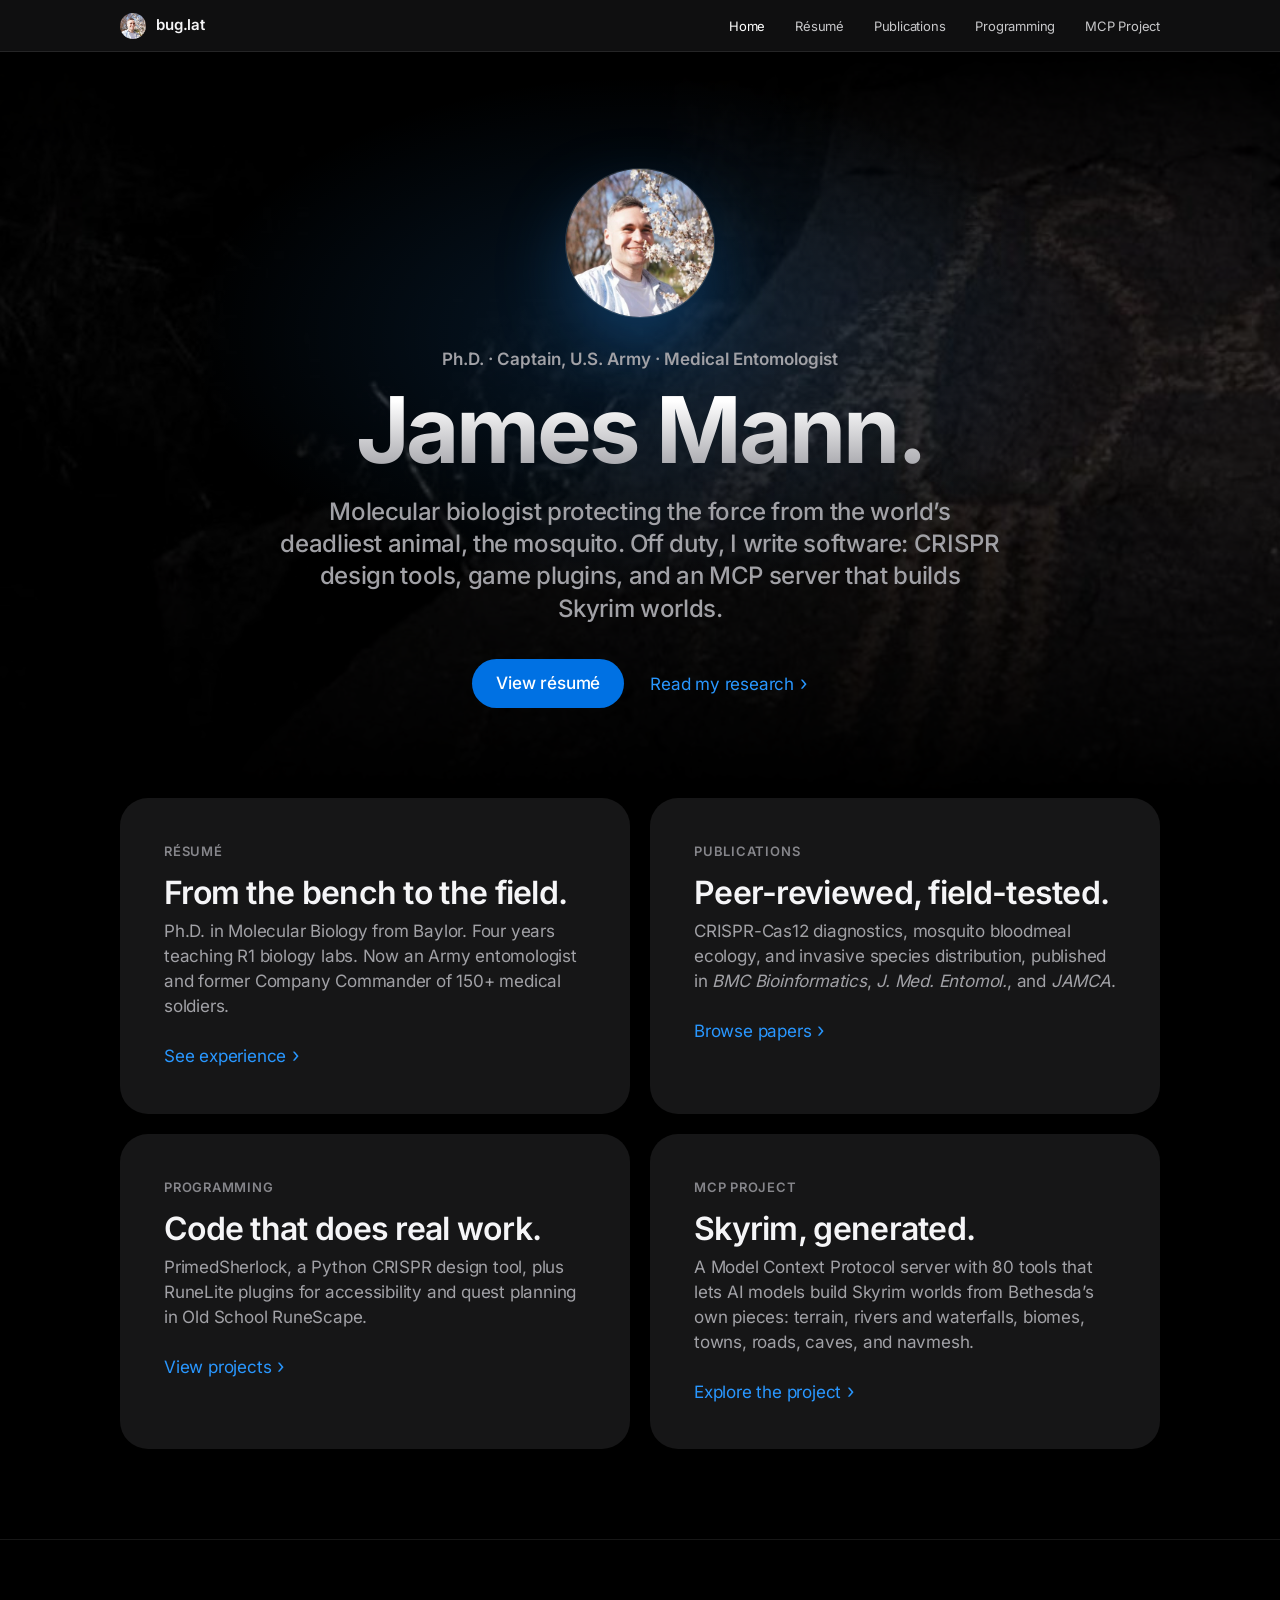
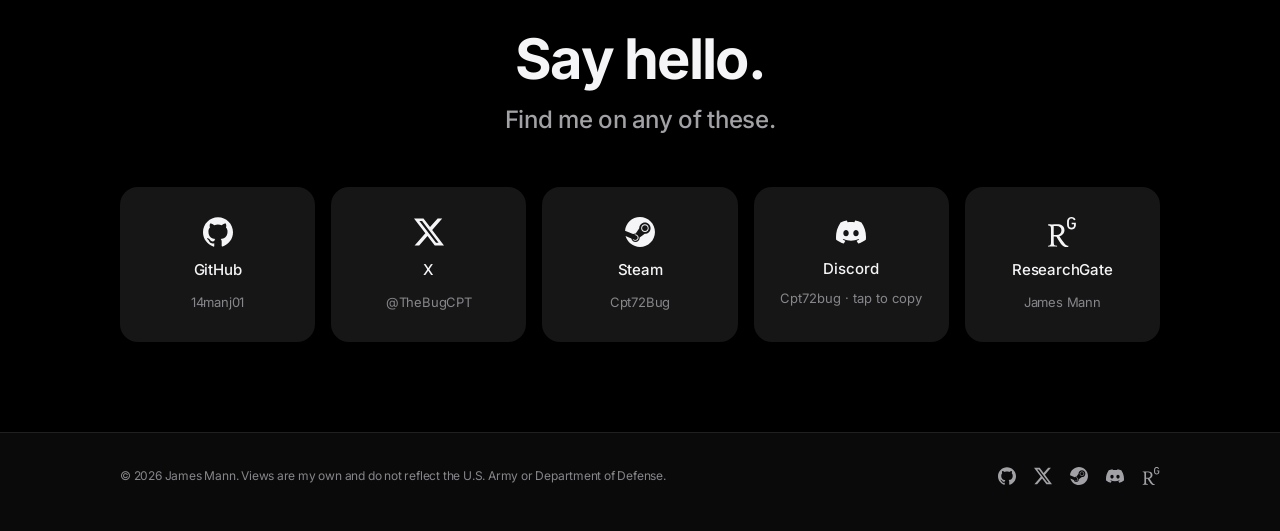
==== index.html @ 9749056e "SEO: 1200x630 social card, large-image cards on every page, self-hosted Inter, LinkedIn sameAs, rel=" ====
<!doctype html>
<html lang="en">
<head>
  <meta charset="utf-8">
  <meta name="viewport" content="width=device-width, initial-scale=1">
  <title>James Mann, Ph.D. — Medical Entomologist, Molecular Biologist &amp; Programmer</title>
  <meta name="description" content="James G. Mann, Ph.D. (Baylor University) is a U.S. Army medical entomologist, molecular biologist, and programmer. Résumé, peer-reviewed publications, and software projects including PrimedSherlock.">
  <meta name="theme-color" content="#000000">
  <meta name="color-scheme" content="dark">
  <link rel="canonical" href="https://bug.lat/">
  <meta property="og:type" content="profile">
  <meta property="profile:first_name" content="James">
  <meta property="profile:last_name" content="Mann">
  <meta property="og:title" content="James Mann, Ph.D.">
  <meta property="og:description" content="Molecular biologist, U.S. Army medical entomologist, and programmer.">
  <meta property="og:url" content="https://bug.lat/">
  <meta property="og:image" content="https://bug.lat/assets/img/og-card.jpg">
  <meta property="og:image:width" content="1200">
  <meta property="og:image:height" content="630">
  <meta property="og:image:alt" content="James Mann, Ph.D. — Medical Entomologist, Molecular Biologist, Programmer">
  <link rel="icon" type="image/png" href="assets/img/favicon.png">
  <link rel="apple-touch-icon" href="assets/img/apple-touch-icon.png">
  <link rel="stylesheet" href="assets/css/style.css?v=20261031">
  <script>document.documentElement.classList.add("js")</script>
  <meta name="author" content="James G. Mann">
  <meta name="robots" content="index, follow, max-image-preview:large, max-snippet:-1">
  <meta property="og:site_name" content="James Mann, Ph.D.">
  <meta property="og:locale" content="en_US">
  <meta name="twitter:card" content="summary_large_image">
  <meta name="twitter:site" content="@TheBugCPT">
  <meta name="twitter:creator" content="@TheBugCPT">
  <script type="application/ld+json">
  {
    "@context": "https://schema.org",
    "@graph": [
      {
        "@type": "WebSite",
        "@id": "https://bug.lat/#website",
        "url": "https://bug.lat/",
        "name": "James Mann, Ph.D.",
        "alternateName": ["bug.lat", "James G. Mann"],
        "inLanguage": "en-US",
        "publisher": { "@id": "https://bug.lat/#person" }
      },
      {
        "@type": "ProfilePage",
        "@id": "https://bug.lat/#webpage",
        "url": "https://bug.lat/",
        "name": "James Mann, Ph.D. — Medical Entomologist, Molecular Biologist & Programmer",
        "isPartOf": { "@id": "https://bug.lat/#website" },
        "mainEntity": { "@id": "https://bug.lat/#person" },
        "primaryImageOfPage": "https://bug.lat/assets/img/avatar.jpg"
      },
      {
        "@type": "Person",
        "@id": "https://bug.lat/#person",
        "name": "James Mann",
        "alternateName": ["James G. Mann", "James Gerard Mann", "James Mann, Ph.D.", "Dr. James Mann", "J.G. Mann", "TheBugCPT"],
        "givenName": "James",
        "additionalName": "Gerard",
        "familyName": "Mann",
        "honorificSuffix": "Ph.D.",
        "url": "https://bug.lat/",
        "image": "https://bug.lat/assets/img/avatar.jpg",
        "description": "Ph.D. molecular biologist and U.S. Army medical entomologist directing vector-borne disease surveillance; programmer and author of the PrimedSherlock CRISPR-Cas12 design tool.",
        "jobTitle": ["Army Entomologist", "Medical Entomologist"],
        "worksFor": { "@type": "GovernmentOrganization", "name": "United States Army", "url": "https://www.army.mil/" },
        "alumniOf": [
          { "@type": "CollegeOrUniversity", "name": "Baylor University", "url": "https://www.baylor.edu/" },
          { "@type": "CollegeOrUniversity", "name": "Montclair State University", "url": "https://www.montclair.edu/" }
        ],
        "hasCredential": [
          { "@type": "EducationalOccupationalCredential", "credentialCategory": "degree", "name": "Doctor of Philosophy (Ph.D.), Molecular Biology", "recognizedBy": { "@type": "CollegeOrUniversity", "name": "Baylor University" } },
          { "@type": "EducationalOccupationalCredential", "credentialCategory": "degree", "name": "Bachelor of Science (B.S.), Biology", "recognizedBy": { "@type": "CollegeOrUniversity", "name": "Montclair State University" } }
        ],
        "memberOf": [
          { "@type": "Organization", "name": "Entomological Society of America", "url": "https://www.entsoc.org/" },
          { "@type": "Organization", "name": "Texas Mosquito Control Association" }
        ],
        "award": [
          "1st Place Ph.D. Oral Paper, Entomological Society of America Southwestern Branch (2022)",
          "1st Place Ph.D. Oral Talk, Texas Mosquito Control Association (2021)",
          "American Mosquito Control Association award (2020, 2021)",
          "Baylor Graduate School Travel Award"
        ],
        "knowsAbout": ["Medical entomology", "Molecular biology", "Vector-borne disease surveillance", "Mosquitoes", "Aedes japonicus", "Arboviruses", "Dengue virus", "Oropouche virus", "Malaria", "CRISPR-Cas12 diagnostics", "Bioinformatics", "COI DNA barcoding", "Invasive species management", "Biosafety", "Python", "Java", "Model Context Protocol"],
        "sameAs": [
          "https://github.com/14manj01",
          "https://github.com/JamesGerardMann",
          "https://x.com/TheBugCPT",
          "https://twitter.com/TheBugCPT",
          "https://www.researchgate.net/profile/James-Mann-3",
          "https://openalex.org/A5034531546",
          "https://graduate.baylor.edu/person/james-mann",
          "https://steamcommunity.com/id/aedesaegypti",
          "https://www.linkedin.com/in/james-mann-ba7a4b6b"
        ]
      }
    ]
  }
  </script>
</head>
<body>
  <header class="nav">
    <div class="wrap">
      <a class="brand" href="index.html"><img src="assets/img/avatar.jpg" alt="" width="26" height="26">bug.lat</a>
      <button class="nav-toggle" aria-label="Menu" aria-expanded="false"><span></span><span></span></button>
      <ul class="nav-links">
        <li><a href="index.html" aria-current="page">Home</a></li>
        <li><a href="resume.html">Résumé</a></li>
        <li><a href="publications.html">Publications</a></li>
        <li><a href="programming.html">Programming</a></li>
        <li><a href="mcp.html">MCP Project</a></li>
      </ul>
    </div>
  </header>

  <main>
    <section class="hero">
      <div class="wrap">
        <img class="avatar reveal" src="assets/img/avatar.jpg" alt="James Mann" width="148" height="148">
        <p class="eyebrow reveal d1">Ph.D. · Captain, U.S. Army · Medical Entomologist</p>
        <h1 class="display grad reveal d1">James Mann.</h1>
        <p class="lead reveal d2">Molecular biologist protecting the force from the world’s deadliest animal, the mosquito. Off duty, I write software: CRISPR design tools, game plugins, and an MCP server that builds Skyrim worlds.</p>
        <div class="actions reveal d3">
          <a class="btn" href="resume.html">View résumé</a>
          <a class="more" href="publications.html">Read my research</a>
        </div>
      </div>
    </section>

    <section class="section" style="padding-top:0">
      <div class="wrap">
        <div class="bento">
          <a class="card span-3 reveal" href="resume.html">
            <p class="kicker">Résumé</p>
            <h2 class="title">From the bench to the field.</h2>
            <p>Ph.D. in Molecular Biology from Baylor. Four years teaching R1 biology labs. Now an Army entomologist and former Company Commander of 150+ medical soldiers.</p>
            <span class="more">See experience</span>
          </a>
          <a class="card span-3 reveal d1" href="publications.html">
            <p class="kicker">Publications</p>
            <h2 class="title">Peer-reviewed, field-tested.</h2>
            <p>CRISPR-Cas12 diagnostics, mosquito bloodmeal ecology, and invasive species distribution, published in <i>BMC Bioinformatics</i>, <i>J. Med. Entomol.</i>, and <i>JAMCA</i>.</p>
            <span class="more">Browse papers</span>
          </a>
          <a class="card span-3 reveal" href="programming.html">
            <p class="kicker">Programming</p>
            <h2 class="title">Code that does real work.</h2>
            <p>PrimedSherlock, a Python CRISPR design tool, plus RuneLite plugins for accessibility and quest planning in Old School RuneScape.</p>
            <span class="more">View projects</span>
          </a>
          <a class="card span-3 reveal d1" href="mcp.html">
            <p class="kicker">MCP Project</p>
            <h2 class="title">Skyrim, generated.</h2>
            <p>A Model Context Protocol server with 80 tools that lets AI models build Skyrim worlds from Bethesda’s own pieces: terrain, rivers and waterfalls, biomes, towns, roads, caves, and navmesh.</p>
            <span class="more">Explore the project</span>
          </a>
        </div>
      </div>
    </section>

    <hr class="divider">

    <section class="section" id="connect">
      <div class="wrap">
        <div class="section-head reveal">
          <h2 class="headline">Say hello.</h2>
          <p class="lead">Find me on any of these.</p>
        </div>
        <div class="socials reveal d1">
          <a class="social" href="https://github.com/14manj01" target="_blank" rel="me noopener"><span class="i i-github"></span>GitHub<small>14manj01</small></a>
          <a class="social" href="https://x.com/TheBugCPT" target="_blank" rel="me noopener"><span class="i i-x"></span>X<small>@TheBugCPT</small></a>
          <a class="social" href="https://steamcommunity.com/id/aedesaegypti" target="_blank" rel="me noopener"><span class="i i-steam"></span>Steam<small>Cpt72Bug</small></a>
          <button class="social" type="button" data-copy="Cpt72bug"><span class="i i-discord"></span>Discord<small>Cpt72bug · tap to copy</small></button>
          <a class="social" href="https://www.researchgate.net/profile/James-Mann-3" target="_blank" rel="me noopener"><span class="i i-researchgate"></span>ResearchGate<small>James Mann</small></a>
        </div>
      </div>
    </section>
  </main>

  <footer class="footer">
    <div class="wrap">
      <span>© <span data-year>2026</span> James Mann. Views are my own and do not reflect the U.S. Army or Department of Defense.</span>
      <div class="footer-social">
        <a href="https://github.com/14manj01" target="_blank" rel="noopener" aria-label="GitHub"><span class="i i-github"></span></a>
        <a href="https://x.com/TheBugCPT" target="_blank" rel="noopener" aria-label="X"><span class="i i-x"></span></a>
        <a href="https://steamcommunity.com/id/aedesaegypti" target="_blank" rel="noopener" aria-label="Steam"><span class="i i-steam"></span></a>
        <button type="button" data-copy="Cpt72bug" aria-label="Copy Discord username"><span class="i i-discord"></span></button>
        <a href="https://www.researchgate.net/profile/James-Mann-3" target="_blank" rel="noopener" aria-label="ResearchGate"><span class="i i-researchgate"></span></a>
      </div>
    </div>
  </footer>
  <script src="assets/js/main.js" defer></script>
</body>
</html>
---- assets/css/style.css ----
/* bug.lat — dark, Apple-style personal site. No framework, no build step. */

@font-face {
  font-family: "Inter";
  font-style: normal;
  font-weight: 400 700;
  font-display: swap;
  src: url("../fonts/inter-latin.woff2") format("woff2");
  unicode-range: U+0000-00FF, U+0131, U+0152-0153, U+02BB-02BC, U+02C6, U+02DA, U+02DC, U+0304, U+0308, U+0329, U+2000-206F, U+20AC, U+2122, U+2191, U+2193, U+2212, U+2215, U+FEFF, U+FFFD;
}

:root {
  --bg: #000;
  --bg-elev: #0a0a0b;
  --card: #161617;
  --card-hi: #1d1d1f;
  --line: rgba(255, 255, 255, 0.09);
  --text: #f5f5f7;
  --muted: #86868b;
  --muted-hi: #a1a1a6;
  --blue: #2997ff;
  --blue-btn: #0071e3;
  --radius: 28px;
  --radius-sm: 18px;
  --ease: cubic-bezier(0.2, 0.7, 0.2, 1);
  --wrap: 1040px;
  --nav-h: 52px;
  --font: -apple-system, BlinkMacSystemFont, "SF Pro Display", "SF Pro Text", "Inter", "Segoe UI Variable Display", "Segoe UI", system-ui, Helvetica, Arial, sans-serif;
}

*,
*::before,
*::after { box-sizing: border-box; }

html { -webkit-text-size-adjust: 100%; scroll-behavior: smooth; }

body {
  margin: 0;
  background: var(--bg);
  color: var(--text);
  font-family: var(--font);
  font-size: 17px;
  line-height: 1.47;
  letter-spacing: -0.012em;
  -webkit-font-smoothing: antialiased;
  -moz-osx-font-smoothing: grayscale;
  text-rendering: optimizeLegibility;
}

img { max-width: 100%; display: block; }
a { color: var(--blue); text-decoration: none; }
a:hover { text-decoration: underline; }
::selection { background: rgba(41, 151, 255, 0.35); }
:focus-visible { outline: 2px solid var(--blue); outline-offset: 3px; border-radius: 6px; }

.wrap { width: min(var(--wrap), 100% - 44px); margin-inline: auto; }

/* ---------- Navigation ---------- */
.nav {
  position: fixed;
  inset: 0 0 auto 0;
  z-index: 50;
  height: var(--nav-h);
  background: rgba(22, 22, 23, 0.72);
  -webkit-backdrop-filter: saturate(180%) blur(20px);
  backdrop-filter: saturate(180%) blur(20px);
  border-bottom: 1px solid var(--line);
}
.nav .wrap { height: 100%; display: flex; align-items: center; justify-content: space-between; gap: 24px; }
.brand { display: flex; align-items: center; gap: 10px; color: var(--text); font-weight: 600; font-size: 15px; letter-spacing: -0.01em; }
.brand:hover { text-decoration: none; }
.brand img { width: 26px; height: 26px; border-radius: 50%; }
.nav-links { display: flex; gap: 30px; list-style: none; margin: 0; padding: 0; }
.nav-links a { color: rgba(245, 245, 247, 0.8); font-size: 13px; transition: color 0.2s; }
.nav-links a:hover { color: #fff; text-decoration: none; }
.nav-links a[aria-current="page"] { color: #fff; }
.nav-toggle { display: none; background: none; border: 0; color: var(--text); width: 40px; height: 40px; margin-right: -10px; cursor: pointer; }
.nav-toggle span { display: block; width: 17px; height: 1.5px; background: currentColor; margin: 5px auto; transition: transform 0.3s var(--ease), opacity 0.2s; }

@media (max-width: 760px) {
  .nav-toggle { display: block; }
  .nav-links {
    position: fixed; inset: var(--nav-h) 0 auto 0;
    flex-direction: column; gap: 0; padding: 8px 22px 22px;
    background: rgba(10, 10, 11, 0.96);
    -webkit-backdrop-filter: blur(20px); backdrop-filter: blur(20px);
    border-bottom: 1px solid var(--line);
    transform: translateY(-8px); opacity: 0; pointer-events: none;
    transition: opacity 0.25s var(--ease), transform 0.25s var(--ease);
  }
  .nav-links a { display: block; padding: 14px 0; font-size: 17px; border-bottom: 1px solid var(--line); }
  .nav.open .nav-links { opacity: 1; transform: none; pointer-events: auto; }
  .nav.open .nav-toggle span:first-child { transform: translateY(3.25px) rotate(45deg); }
  .nav.open .nav-toggle span:last-child { transform: translateY(-3.25px) rotate(-45deg); }
}

main { padding-top: var(--nav-h); }

/* ---------- Type ---------- */
.eyebrow { color: var(--muted-hi); font-size: 17px; font-weight: 600; letter-spacing: 0; margin: 0 0 10px; }
.display {
  font-size: clamp(44px, 8vw, 92px);
  line-height: 1.04;
  font-weight: 700;
  letter-spacing: -0.035em;
  margin: 0;
}
.headline { font-size: clamp(34px, 5.2vw, 56px); line-height: 1.07; font-weight: 700; letter-spacing: -0.03em; margin: 0 0 14px; }
.title { font-size: clamp(24px, 3vw, 32px); line-height: 1.12; font-weight: 600; letter-spacing: -0.022em; margin: 0 0 8px; }
.lead { font-size: clamp(19px, 2.3vw, 24px); line-height: 1.35; color: var(--muted-hi); font-weight: 500; letter-spacing: -0.015em; margin: 18px 0 0; }
.muted { color: var(--muted); }
.grad { background: linear-gradient(180deg, #fff 20%, #9a9aa0 100%); -webkit-background-clip: text; background-clip: text; color: transparent; }
.grad-blue { background: linear-gradient(90deg, #2997ff, #a56bff 60%, #ff6bb5); -webkit-background-clip: text; background-clip: text; color: transparent; }
.grad-green { background: linear-gradient(90deg, #30d158, #64d2ff); -webkit-background-clip: text; background-clip: text; color: transparent; }
.grad-amber { background: linear-gradient(90deg, #ffd60a, #ff9f0a 55%, #ff453a); -webkit-background-clip: text; background-clip: text; color: transparent; }

/* ---------- Buttons & links ---------- */
.actions { display: flex; flex-wrap: wrap; gap: 14px 26px; align-items: center; justify-content: center; margin-top: 34px; }
.btn {
  display: inline-flex; align-items: center; gap: 8px;
  padding: 12px 24px; border-radius: 980px;
  background: var(--blue-btn); color: #fff; font-size: 17px; font-weight: 500;
  border: 0; cursor: pointer; font-family: inherit;
  transition: background 0.2s, transform 0.2s var(--ease);
}
.btn:hover { background: #0077ed; text-decoration: none; }
.btn:active { transform: scale(0.97); }
.btn.ghost { background: transparent; color: var(--blue); box-shadow: inset 0 0 0 1px var(--blue); }
.btn.ghost:hover { background: rgba(41, 151, 255, 0.1); }
.btn.sm { padding: 7px 16px; font-size: 14px; }
.more { font-size: 17px; white-space: nowrap; }
.more::after { content: " \203A"; font-size: 1.15em; }

/* ---------- Hero ---------- */
.hero { position: relative; text-align: center; padding: clamp(80px, 13vh, 150px) 0 clamp(70px, 10vh, 120px); overflow: hidden; isolation: isolate; }
.hero::before {
  content: ""; position: absolute; inset: 0; z-index: -2;
  background: url("../img/banner.jpg") center 40% / cover no-repeat;
  opacity: 0.38;
  -webkit-mask-image: linear-gradient(180deg, transparent 0%, #000 25%, #000 55%, transparent 100%);
  mask-image: linear-gradient(180deg, transparent 0%, #000 25%, #000 55%, transparent 100%);
}
.hero::after {
  content: ""; position: absolute; z-index: -1; left: 50%; top: 38%;
  width: 900px; height: 520px; transform: translate(-50%, -50%);
  background: radial-gradient(closest-side, rgba(41, 151, 255, 0.16), transparent);
  pointer-events: none;
}
.avatar {
  width: 148px; height: 148px; border-radius: 50%; object-fit: cover;
  margin: 0 auto 30px;
  box-shadow: 0 0 0 1px rgba(255, 255, 255, 0.14), 0 30px 80px -10px rgba(41, 151, 255, 0.35);
}
.hero .lead { max-width: 720px; margin-inline: auto; }

.page-hero { text-align: center; padding: clamp(70px, 11vh, 120px) 0 clamp(30px, 6vh, 60px); }
.page-hero .lead { max-width: 760px; margin-inline: auto; }

/* ---------- Sections ---------- */
.section { padding: clamp(60px, 10vh, 110px) 0; }
.section-head { text-align: center; max-width: 780px; margin: 0 auto 50px; }
.section-head .lead { margin-top: 10px; }
.divider { border: 0; height: 1px; background: var(--line); margin: 0; }

/* ---------- Cards / bento ---------- */
.bento { display: grid; grid-template-columns: repeat(6, 1fr); gap: 20px; }
.card {
  position: relative; overflow: hidden;
  background: var(--card); border-radius: var(--radius);
  padding: clamp(28px, 4vw, 44px);
  transition: transform 0.45s var(--ease), background 0.3s;
}
a.card { color: inherit; display: block; }
a.card:hover { text-decoration: none; transform: scale(1.012); background: var(--card-hi); }
.card p { margin: 0; }
.card .title + p { color: var(--muted-hi); }
.span-2 { grid-column: span 2; }
.span-3 { grid-column: span 3; }
.span-4 { grid-column: span 4; }
.span-6 { grid-column: span 6; }
@media (max-width: 860px) {
  .bento { grid-template-columns: 1fr 1fr; }
  .span-2, .span-3, .span-4 { grid-column: span 1; }
  .span-6, .span-wide-m { grid-column: span 2; }
}
@media (max-width: 560px) {
  .bento { grid-template-columns: 1fr; }
  .span-2, .span-3, .span-4, .span-6, .span-wide-m { grid-column: span 1; }
}

.stat { font-size: clamp(44px, 6vw, 64px); line-height: 1; font-weight: 700; letter-spacing: -0.04em; margin: 0 0 12px; }
.stat-label { color: var(--muted-hi); font-size: 17px; font-weight: 500; }
.card .kicker { font-size: 13px; font-weight: 600; text-transform: uppercase; letter-spacing: 0.06em; color: var(--muted); margin: 0 0 14px; }
.card .more { display: inline-block; margin-top: 22px; color: var(--blue); }
.card-icon { width: 44px; height: 44px; border-radius: 12px; display: grid; place-items: center; margin-bottom: 22px; background: rgba(255, 255, 255, 0.06); }
.card-icon .i { width: 22px; height: 22px; }

/* ---------- Chips ---------- */
.chips { display: flex; flex-wrap: wrap; gap: 8px; margin-top: 18px; }
.chip { font-size: 13px; padding: 6px 12px; border-radius: 980px; background: rgba(255, 255, 255, 0.07); color: var(--muted-hi); white-space: nowrap; }

/* ---------- Icons (CSS-masked Simple Icons, inherit currentColor) ---------- */
.i { display: inline-block; width: 20px; height: 20px; background: currentColor; -webkit-mask: var(--src) center / contain no-repeat; mask: var(--src) center / contain no-repeat; flex: none; }
.i-github { --src: url("../icons/github.svg"); }
.i-x { --src: url("../icons/x.svg"); }
.i-steam { --src: url("../icons/steam.svg"); }
.i-discord { --src: url("../icons/discord.svg"); }
.i-researchgate { --src: url("../icons/researchgate.svg"); }

/* ---------- Social row ---------- */
.socials { display: grid; grid-template-columns: repeat(5, 1fr); gap: 16px; }
.social {
  display: flex; flex-direction: column; align-items: center; gap: 12px;
  padding: 30px 12px; border-radius: var(--radius-sm); background: var(--card);
  color: var(--text); font-size: 15px; font-weight: 500; border: 0; cursor: pointer; font-family: inherit;
  transition: transform 0.35s var(--ease), background 0.25s;
}
.social:hover { background: var(--card-hi); transform: translateY(-3px); text-decoration: none; }
.social .i { width: 30px; height: 30px; }
.social small { color: var(--muted); font-size: 13px; font-weight: 400; }
@media (max-width: 760px) { .socials { grid-template-columns: repeat(2, 1fr); } .socials > :last-child { grid-column: span 2; } }

/* ---------- Résumé ---------- */
.toc { display: flex; justify-content: center; flex-wrap: wrap; gap: 8px; margin-top: 30px; }
.toc a, .toc button { font: inherit; font-size: 14px; color: var(--text); padding: 8px 16px; border: 0; cursor: pointer; border-radius: 980px; background: rgba(255, 255, 255, 0.07); transition: background 0.2s; }
.toc a:hover, .toc button:hover { background: rgba(255, 255, 255, 0.14); text-decoration: none; }
.role { background: var(--card); border-radius: var(--radius); padding: clamp(26px, 4vw, 40px); margin-bottom: 18px; }
.role-head { display: flex; justify-content: space-between; align-items: baseline; gap: 6px 20px; flex-wrap: wrap; margin-bottom: 4px; }
.role-head h3 { font-size: 24px; font-weight: 600; letter-spacing: -0.02em; margin: 0; }
.role-date { color: var(--muted); font-size: 15px; font-variant-numeric: tabular-nums; white-space: nowrap; }
.role-org { color: var(--muted-hi); margin: 0 0 18px; }
.role ul { margin: 0; padding-left: 20px; color: #d2d2d7; }
.role li { margin: 0 0 10px; padding-left: 4px; }
.role li::marker { color: var(--muted); }
.role li b { color: var(--text); font-weight: 600; }
.res-section { scroll-margin-top: calc(var(--nav-h) + 20px); }
.res-section > h2 { font-size: clamp(28px, 4vw, 40px); font-weight: 700; letter-spacing: -0.028em; margin: 0 0 22px; }
.list-plain { list-style: none; margin: 0; padding: 0; }
.list-plain li { display: flex; justify-content: space-between; gap: 6px 20px; flex-wrap: wrap; padding: 16px 0; border-bottom: 1px solid var(--line); }
.list-plain li:last-child { border-bottom: 0; }
.list-plain li span:last-child { color: var(--muted); white-space: nowrap; }

/* ---------- Publications ---------- */
.pub { display: grid; grid-template-columns: 92px 1fr; gap: 10px 28px; background: var(--card); border-radius: var(--radius); padding: clamp(26px, 4vw, 40px); margin-bottom: 18px; transition: background 0.3s; }
.pub:hover { background: var(--card-hi); }
.pub-year { font-size: 34px; font-weight: 700; letter-spacing: -0.04em; line-height: 1; color: var(--muted); font-variant-numeric: tabular-nums; }
.pub-side { display: flex; flex-direction: column; gap: 12px; }
.pub-cites { color: var(--muted-hi); font-size: 13px; line-height: 1.2; }
.pub-cites b { display: block; font-size: 22px; font-weight: 700; letter-spacing: -0.03em; color: var(--text); font-variant-numeric: tabular-nums; }
.pub-cites:hover { color: var(--blue); text-decoration: none; }
.cites-note { text-align: center; color: var(--muted); font-size: 13px; margin: 16px 0 50px; }
.cite { margin-top: 20px; border-top: 1px solid var(--line); padding-top: 16px; }
.cite summary { cursor: pointer; color: var(--blue); font-size: 15px; list-style: none; display: inline-flex; align-items: center; gap: 6px; }
.cite summary::-webkit-details-marker { display: none; }
.cite summary::after { content: "\203A"; font-size: 1.2em; transition: transform 0.25s var(--ease); }
.cite[open] summary::after { transform: rotate(90deg); }
.cite-body { margin-top: 16px; }
.cite-label { font-size: 12px; font-weight: 600; letter-spacing: 0.06em; text-transform: uppercase; color: var(--muted); margin: 14px 0 6px; }
.cite-text { margin: 0; padding: 14px 16px; border-radius: 12px; background: rgba(255, 255, 255, 0.05); color: #d2d2d7; font-size: 14px; line-height: 1.5; overflow-wrap: anywhere; }
pre.cite-text { font: 12.5px/1.55 ui-monospace, SFMono-Regular, Menlo, Consolas, monospace; white-space: pre-wrap; }
.cite-actions { display: flex; flex-wrap: wrap; gap: 10px; margin-top: 14px; }
.pub h3 { font-size: 22px; line-height: 1.25; font-weight: 600; letter-spacing: -0.018em; margin: 0 0 10px; }
.pub .authors { color: var(--muted-hi); font-size: 15px; margin: 0 0 4px; }
.pub .authors b { color: var(--text); font-weight: 600; }
.pub .venue { color: var(--muted); font-size: 15px; font-style: italic; margin: 0 0 16px; }
.pub .summary { color: #d2d2d7; margin: 0 0 18px; }
.pub .links { display: flex; flex-wrap: wrap; gap: 8px 22px; }
.badge { display: inline-block; font-size: 12px; font-weight: 600; letter-spacing: 0.04em; text-transform: uppercase; padding: 4px 10px; border-radius: 980px; background: rgba(41, 151, 255, 0.14); color: var(--blue); margin-bottom: 12px; }
.badge.gold { background: rgba(255, 214, 10, 0.13); color: #ffd60a; }
@media (max-width: 640px) { .pub { grid-template-columns: 1fr; } .pub-year { font-size: 22px; } .pub-side { flex-direction: row; align-items: baseline; gap: 16px; } .pub-cites b { display: inline; font-size: 15px; } }

/* ---------- Projects ---------- */
.project-meta { display: flex; gap: 16px; align-items: center; flex-wrap: wrap; color: var(--muted); font-size: 14px; margin-top: 18px; }
.lang-dot { display: inline-block; width: 10px; height: 10px; border-radius: 50%; margin-right: 6px; vertical-align: -1px; }
.repo-list { display: grid; grid-template-columns: repeat(auto-fill, minmax(280px, 1fr)); gap: 16px; }
.repo { background: var(--card); border-radius: var(--radius-sm); padding: 24px; color: inherit; transition: background 0.25s, transform 0.35s var(--ease); }
.repo:hover { background: var(--card-hi); transform: translateY(-2px); text-decoration: none; }
.repo h3 { font-size: 17px; margin: 0 0 6px; color: var(--blue); font-weight: 600; }
.repo p { margin: 0; color: var(--muted-hi); font-size: 15px; }
.repo .project-meta { margin-top: 14px; font-size: 13px; }

/* ---------- Figures ---------- */
.figure { margin: 0; background: var(--card); border-radius: var(--radius); overflow: hidden; }
.figure img { width: 100%; height: auto; }
.figure figcaption { padding: 18px 24px 22px; color: var(--muted-hi); font-size: 15px; }
.figure figcaption b { color: var(--text); font-weight: 600; }

/* ---------- Steps ---------- */
.steps { counter-reset: step; display: grid; grid-template-columns: repeat(4, 1fr); gap: 14px; list-style: none; padding: 0; margin: 0; }
.steps li { counter-increment: step; background: var(--card); border-radius: var(--radius-sm); padding: 22px; font-weight: 500; }
.steps li::before { content: counter(step, decimal-leading-zero); display: block; font-size: 13px; color: var(--muted); font-variant-numeric: tabular-nums; margin-bottom: 8px; }
@media (max-width: 860px) { .steps { grid-template-columns: repeat(2, 1fr); } }

.ladder { display: grid; grid-template-columns: repeat(6, 1fr); gap: 0; border-radius: var(--radius); overflow: hidden; background: var(--card); }
.ladder div { padding: 26px 20px; border-right: 1px solid var(--line); }
.ladder div:last-child { border-right: 0; }
.ladder b { display: block; font-size: 19px; letter-spacing: -0.015em; margin-bottom: 6px; }
.ladder span { color: var(--muted-hi); font-size: 14px; line-height: 1.4; display: block; }
.ladder div.now { background: linear-gradient(180deg, rgba(41, 151, 255, 0.16), rgba(41, 151, 255, 0.04)); }
.ladder div.now b { color: var(--blue); }
@media (max-width: 860px) { .ladder { grid-template-columns: repeat(2, 1fr); } .ladder div { border-bottom: 1px solid var(--line); } }

/* ---------- Footer ---------- */
.footer { border-top: 1px solid var(--line); padding: 34px 0 46px; color: var(--muted); font-size: 12px; background: var(--bg-elev); }
.footer .wrap { display: flex; justify-content: space-between; align-items: center; gap: 18px; flex-wrap: wrap; }
.footer-social { display: flex; gap: 18px; }
.footer-social a, .footer-social button { color: var(--muted-hi); background: none; border: 0; padding: 0; cursor: pointer; display: inline-flex; transition: color 0.2s; }
.footer-social a:hover, .footer-social button:hover { color: #fff; }
.footer-social .i { width: 18px; height: 18px; }

/* ---------- Toast ---------- */
.toast {
  position: fixed; left: 50%; bottom: 30px; z-index: 60;
  transform: translate(-50%, 20px); opacity: 0; pointer-events: none;
  background: rgba(40, 40, 42, 0.92); -webkit-backdrop-filter: blur(20px); backdrop-filter: blur(20px);
  color: var(--text); font-size: 15px; padding: 12px 20px; border-radius: 980px;
  box-shadow: 0 10px 40px rgba(0, 0, 0, 0.5);
  transition: opacity 0.3s var(--ease), transform 0.3s var(--ease);
}
.toast.show { opacity: 1; transform: translate(-50%, 0); }

/* ---------- Reveal on scroll (only when JS is running) ---------- */
.js .reveal { opacity: 0; transform: translateY(28px); transition: opacity 0.9s var(--ease), transform 0.9s var(--ease); }
.js .reveal.in { opacity: 1; transform: none; }
.js .reveal.d1 { transition-delay: 0.08s; }
.js .reveal.d2 { transition-delay: 0.16s; }
.js .reveal.d3 { transition-delay: 0.24s; }

@media (prefers-reduced-motion: reduce) {
  html { scroll-behavior: auto; }
  *, *::before, *::after { transition-duration: 0.01ms !important; animation-duration: 0.01ms !important; }
  .js .reveal { opacity: 1; transform: none; }
}

/* ---------- Print (résumé) ---------- */
@media print {
  :root { --text: #000; --muted: #444; --muted-hi: #333; }
  body { background: #fff; color: #000; font-size: 11pt; }
  .nav, .footer, .toc, .no-print, .toast { display: none !important; }
  main { padding-top: 0; }
  .page-hero { padding: 0 0 12pt; text-align: left; }
  .display { font-size: 26pt; color: #000; }
  .grad, .grad-blue { color: #000; background: none; }
  .lead { font-size: 12pt; color: #333; margin-top: 6pt; }
  .section { padding: 10pt 0; }
  .role, .card { background: none; padding: 0; margin-bottom: 12pt; border-radius: 0; break-inside: avoid; }
  .role ul, .role li { color: #000; }
  .res-section > h2 { font-size: 15pt; border-bottom: 1px solid #000; padding-bottom: 3pt; margin-bottom: 8pt; }
  .chip { background: none; border: 1px solid #999; color: #000; }
  .js .reveal { opacity: 1; transform: none; }
  a { color: #000; }
}

/* ---------- MCP project page: detail sections ---------- */
.subnav { position: sticky; top: var(--nav-h); z-index: 40; background: rgba(0, 0, 0, 0.78); -webkit-backdrop-filter: saturate(180%) blur(20px); backdrop-filter: saturate(180%) blur(20px); border-bottom: 1px solid var(--line); }
.subnav .wrap { display: flex; gap: 4px; overflow-x: auto; padding: 9px 0; scrollbar-width: none; }
.subnav .wrap::-webkit-scrollbar { display: none; }
.subnav a { font-size: 13px; color: var(--muted-hi); padding: 6px 12px; border-radius: 980px; white-space: nowrap; transition: background 0.2s, color 0.2s; }
.subnav a:hover { background: rgba(255, 255, 255, 0.08); color: #fff; text-decoration: none; }
.anchor { scroll-margin-top: calc(var(--nav-h) + 56px); }
.prose { max-width: 820px; margin: 0 auto 36px; color: #d2d2d7; font-size: 17px; line-height: 1.6; }
.prose p { margin: 0 0 16px; }
.prose b { color: var(--text); font-weight: 600; }
.prose ul { margin: 0 0 16px; padding-left: 22px; }
.prose li { margin: 0 0 8px; }
.prose li::marker { color: var(--muted); }
.prose code, .card code, .data code { font: 0.88em ui-monospace, SFMono-Regular, Menlo, Consolas, monospace; background: rgba(255, 255, 255, 0.07); padding: 1px 6px; border-radius: 6px; }
.sub-head { font-size: clamp(22px, 2.6vw, 28px); font-weight: 600; letter-spacing: -0.02em; margin: 44px auto 14px; max-width: 820px; }
.table-wrap { overflow-x: auto; background: var(--card); border-radius: var(--radius-sm); margin: 0 auto 36px; max-width: 920px; }
table.data { width: 100%; border-collapse: collapse; font-size: 15px; font-variant-numeric: tabular-nums; }
table.data th, table.data td { padding: 12px 18px; text-align: left; border-bottom: 1px solid var(--line); vertical-align: top; }
table.data tr:last-child td { border-bottom: 0; }
table.data th { color: var(--muted); font-weight: 600; font-size: 12px; text-transform: uppercase; letter-spacing: 0.05em; white-space: nowrap; }
table.data td { color: #d2d2d7; }
table.data td:first-child { color: var(--text); font-weight: 500; }
table.data .n { text-align: right; white-space: nowrap; }
table.data .good { color: #30d158; }
.st { display: inline-block; font-size: 12px; font-weight: 600; letter-spacing: 0.03em; padding: 3px 10px; border-radius: 980px; white-space: nowrap; }
.st.ok { background: rgba(48, 209, 88, 0.14); color: #30d158; }
.st.run { background: rgba(41, 151, 255, 0.14); color: var(--blue); }
.st.wait { background: rgba(255, 214, 10, 0.13); color: #ffd60a; }
.st.next { background: rgba(255, 255, 255, 0.08); color: var(--muted-hi); }
.figure a.zoom { display: block; cursor: zoom-in; }
.figure-grid { display: grid; grid-template-columns: repeat(2, 1fr); gap: 20px; margin-bottom: 20px; }
.figure-grid + .figure, .figure + .figure-grid, .figure + .figure { margin-top: 20px; }
@media (max-width: 760px) { .figure-grid { grid-template-columns: 1fr; } }
.timeline { list-style: none; margin: 0 auto; padding: 0; max-width: 820px; border-left: 2px solid var(--line); }
.timeline li { position: relative; padding: 0 0 26px 26px; color: #d2d2d7; }
.timeline li::before { content: ""; position: absolute; left: -7px; top: 6px; width: 12px; height: 12px; border-radius: 50%; background: var(--blue); }
.timeline li:last-child { padding-bottom: 0; }
.timeline b { display: block; color: var(--text); font-weight: 600; margin-bottom: 2px; }
.timeline time { color: var(--muted); font-size: 14px; font-variant-numeric: tabular-nums; }
.callout { max-width: 820px; margin: 0 auto 36px; padding: 20px 24px; border-radius: var(--radius-sm); background: rgba(41, 151, 255, 0.08); color: #d2d2d7; }
.callout b { color: var(--text); }
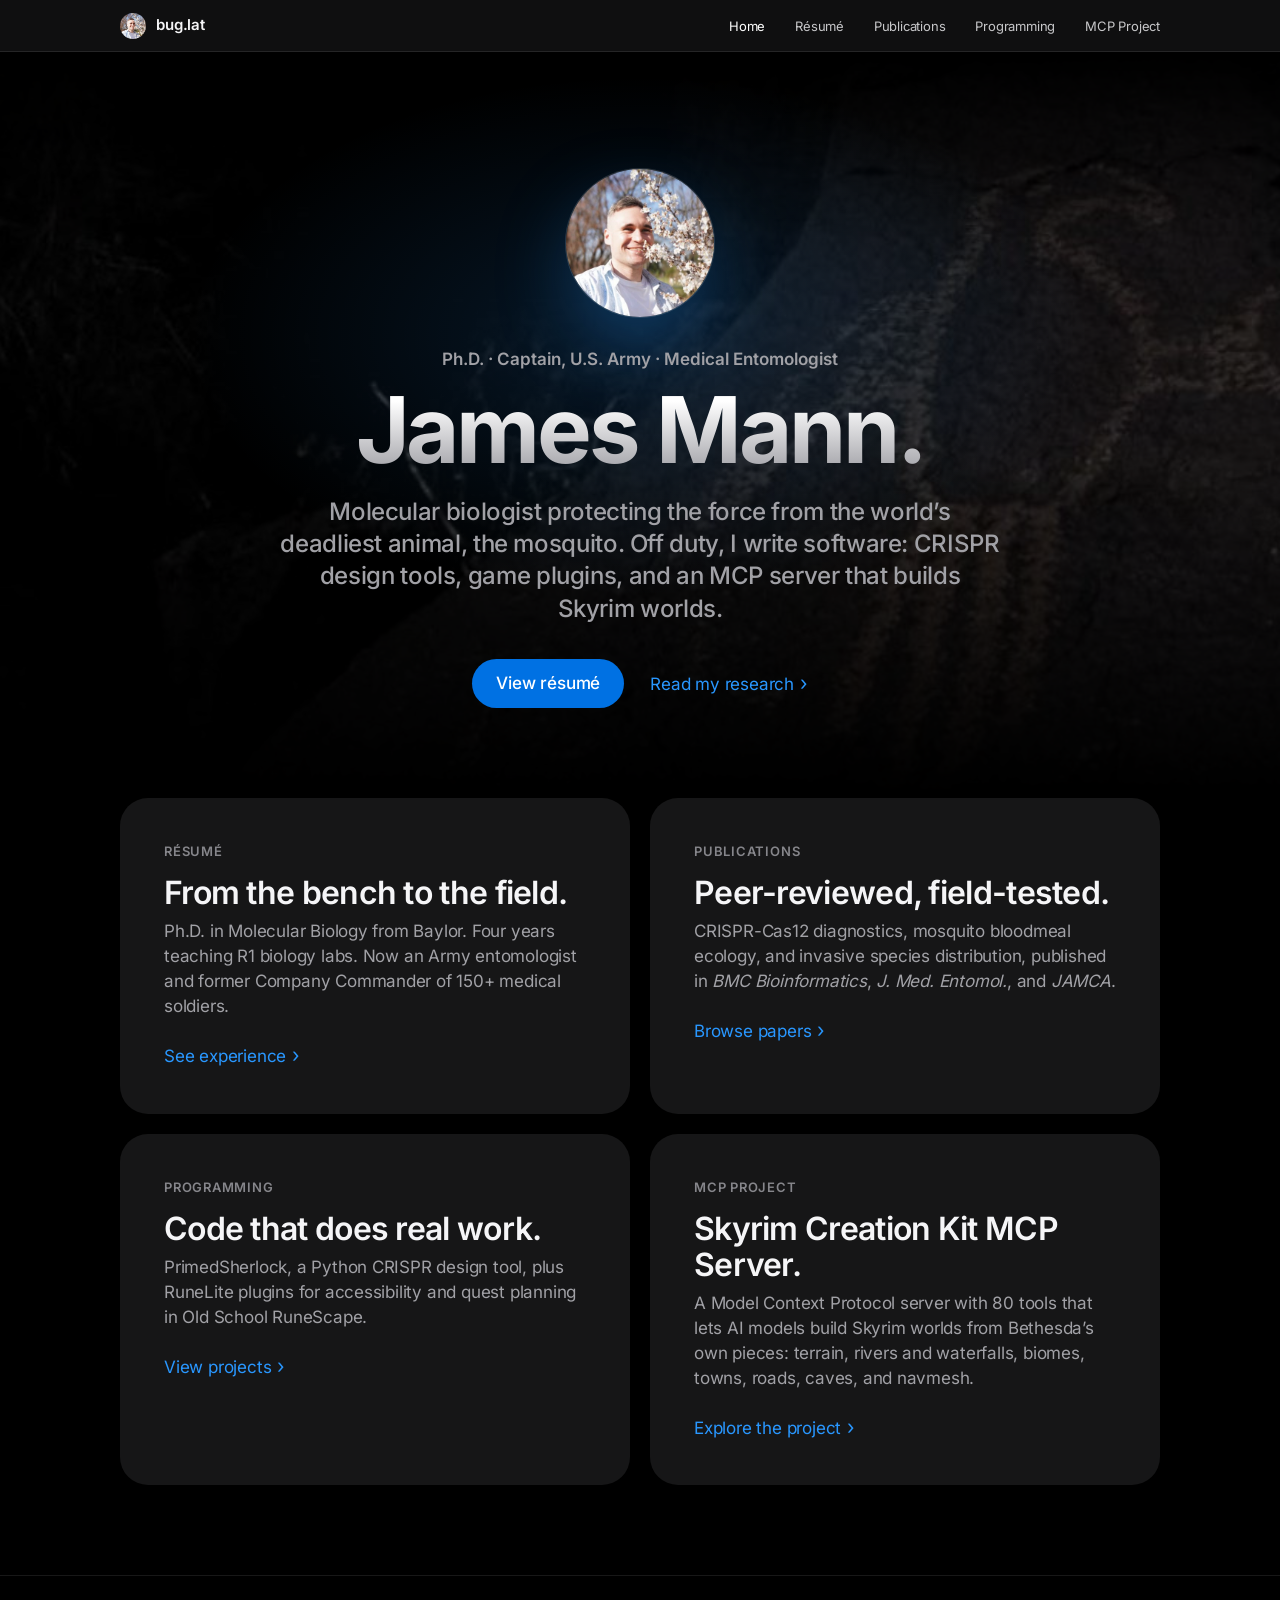
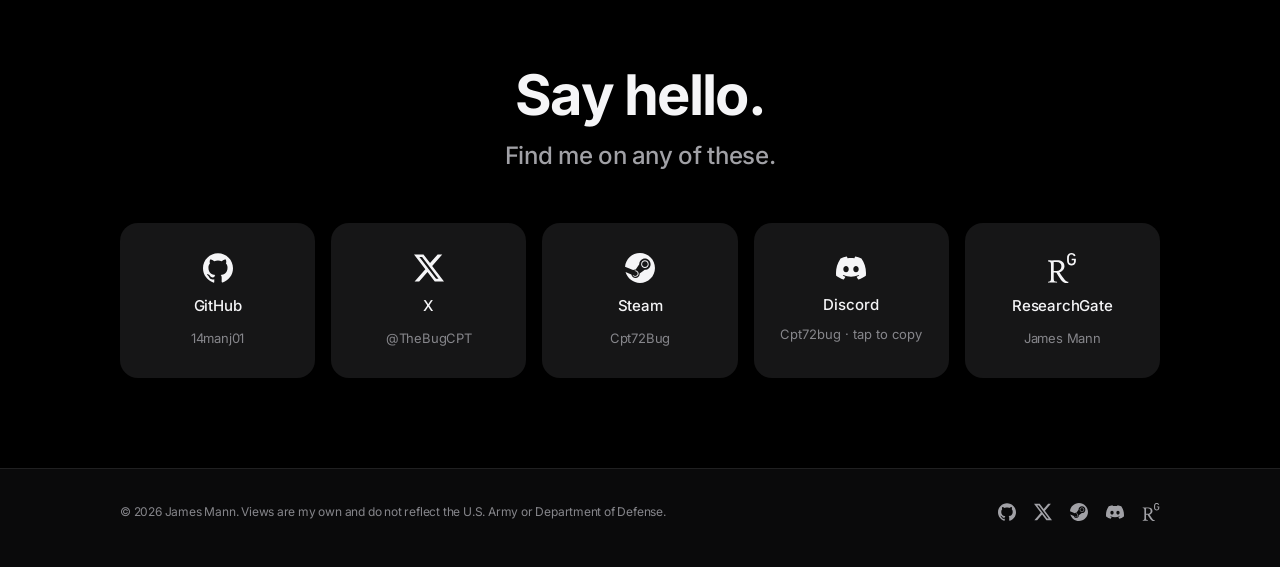
==== commit 04ff1cea: "SEO content: PrimedSherlock guide, Army entomologist guide, research summaries, Skyrim Creation Kit " ====
--- a/index.html
+++ b/index.html
@@ -67,7 +67,8 @@
         "worksFor": { "@type": "GovernmentOrganization", "name": "United States Army", "url": "https://www.army.mil/" },
         "alumniOf": [
           { "@type": "CollegeOrUniversity", "name": "Baylor University", "url": "https://www.baylor.edu/" },
-          { "@type": "CollegeOrUniversity", "name": "Montclair State University", "url": "https://www.montclair.edu/" }
+          { "@type": "CollegeOrUniversity", "name": "Montclair State University", "url": "https://www.montclair.edu/" },
+          { "@type": "ResearchOrganization", "name": "Pitts Lab, Arthropod Sensory Biology & Neuroethology Lab, Baylor University", "url": "https://sites.baylor.edu/jason_pitts/" }
         ],
         "hasCredential": [
           { "@type": "EducationalOccupationalCredential", "credentialCategory": "degree", "name": "Doctor of Philosophy (Ph.D.), Molecular Biology", "recognizedBy": { "@type": "CollegeOrUniversity", "name": "Baylor University" } },
@@ -93,7 +94,23 @@
           "https://openalex.org/A5034531546",
           "https://graduate.baylor.edu/person/james-mann",
           "https://steamcommunity.com/id/aedesaegypti",
-          "https://www.linkedin.com/in/james-mann-ba7a4b6b"
+          "https://www.linkedin.com/in/james-mann-ba7a4b6b",
+          "https://scholar.google.com/citations?user=msSLmUoAAAAJ"
+        ],
+        "subjectOf": [
+          {
+            "@type": "ProfilePage",
+            "url": "https://graduate.baylor.edu/person/james-mann",
+            "name": "James Mann | Graduate School | Baylor University",
+            "datePublished": "2023-08-14",
+            "publisher": { "@type": "CollegeOrUniversity", "name": "Baylor University Graduate School", "url": "https://graduate.baylor.edu/" }
+          },
+          {
+            "@type": "WebPage",
+            "url": "https://sites.baylor.edu/jason_pitts/lab-alumni/",
+            "name": "Lab Alumni | Pitts Lab",
+            "publisher": { "@type": "ResearchOrganization", "name": "Pitts Lab, Baylor University", "url": "https://sites.baylor.edu/jason_pitts/" }
+          }
         ]
       }
     ]
@@ -152,7 +169,7 @@
           </a>
           <a class="card span-3 reveal d1" href="mcp.html">
             <p class="kicker">MCP Project</p>
-            <h2 class="title">Skyrim, generated.</h2>
+            <h2 class="title">Skyrim Creation Kit MCP Server.</h2>
             <p>A Model Context Protocol server with 80 tools that lets AI models build Skyrim worlds from Bethesda’s own pieces: terrain, rivers and waterfalls, biomes, towns, roads, caves, and navmesh.</p>
             <span class="more">Explore the project</span>
           </a>
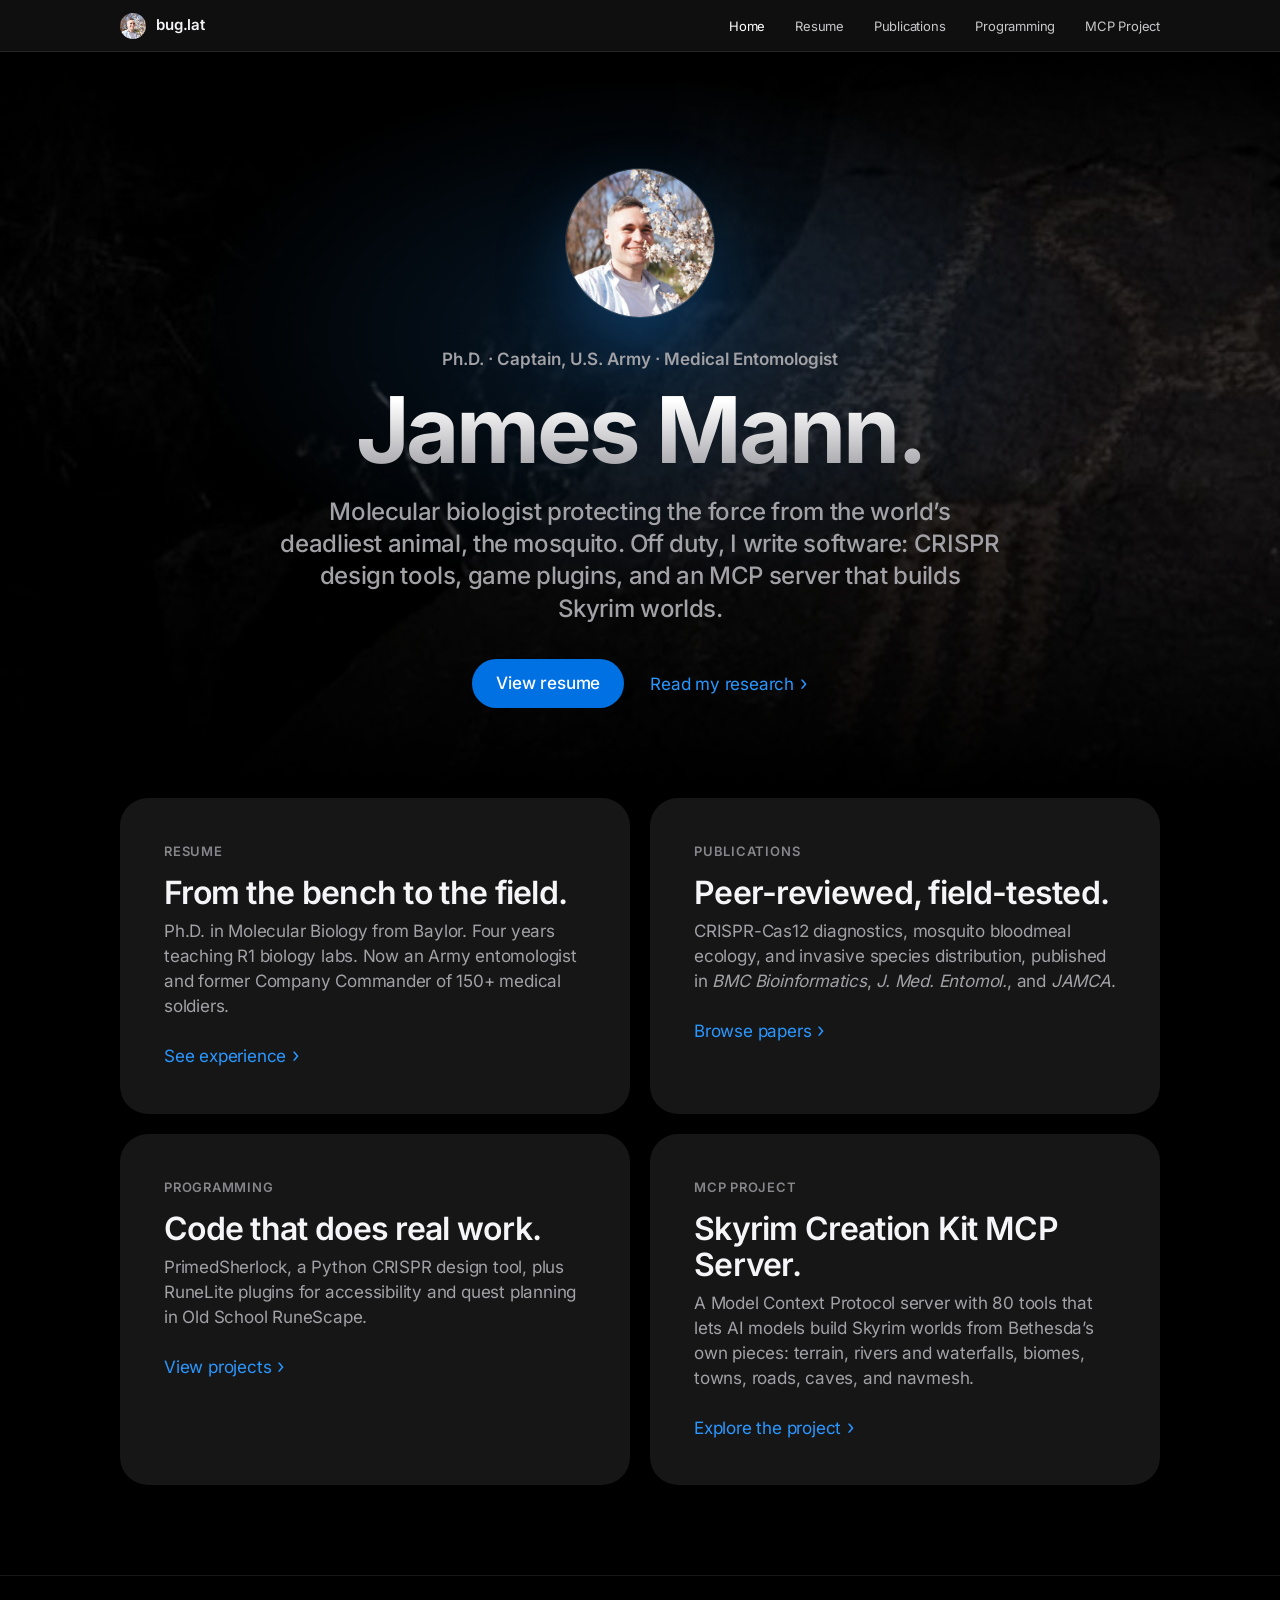
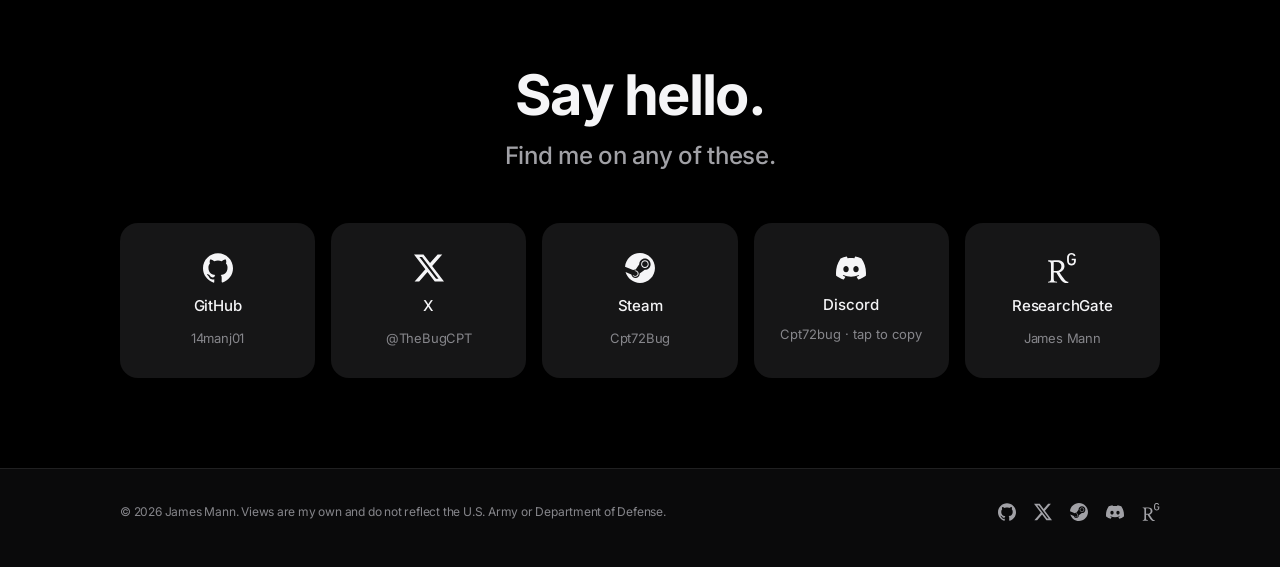
==== commit c65b9f9f: "Spell Resume without accents sitewide" ====
--- a/index.html
+++ b/index.html
@@ -4,7 +4,7 @@
   <meta charset="utf-8">
   <meta name="viewport" content="width=device-width, initial-scale=1">
   <title>James Mann, Ph.D. — Medical Entomologist, Molecular Biologist &amp; Programmer</title>
-  <meta name="description" content="James G. Mann, Ph.D. (Baylor University) is a U.S. Army medical entomologist, molecular biologist, and programmer. Résumé, peer-reviewed publications, and software projects including PrimedSherlock.">
+  <meta name="description" content="James G. Mann, Ph.D. (Baylor University) is a U.S. Army medical entomologist, molecular biologist, and programmer. Resume, peer-reviewed publications, and software projects including PrimedSherlock.">
   <meta name="theme-color" content="#000000">
   <meta name="color-scheme" content="dark">
   <link rel="canonical" href="https://bug.lat/">
@@ -124,7 +124,7 @@
       <button class="nav-toggle" aria-label="Menu" aria-expanded="false"><span></span><span></span></button>
       <ul class="nav-links">
         <li><a href="index.html" aria-current="page">Home</a></li>
-        <li><a href="resume.html">Résumé</a></li>
+        <li><a href="resume.html">Resume</a></li>
         <li><a href="publications.html">Publications</a></li>
         <li><a href="programming.html">Programming</a></li>
         <li><a href="mcp.html">MCP Project</a></li>
@@ -140,7 +140,7 @@
         <h1 class="display grad reveal d1">James Mann.</h1>
         <p class="lead reveal d2">Molecular biologist protecting the force from the world’s deadliest animal, the mosquito. Off duty, I write software: CRISPR design tools, game plugins, and an MCP server that builds Skyrim worlds.</p>
         <div class="actions reveal d3">
-          <a class="btn" href="resume.html">View résumé</a>
+          <a class="btn" href="resume.html">View resume</a>
           <a class="more" href="publications.html">Read my research</a>
         </div>
       </div>
@@ -150,7 +150,7 @@
       <div class="wrap">
         <div class="bento">
           <a class="card span-3 reveal" href="resume.html">
-            <p class="kicker">Résumé</p>
+            <p class="kicker">Resume</p>
             <h2 class="title">From the bench to the field.</h2>
             <p>Ph.D. in Molecular Biology from Baylor. Four years teaching R1 biology labs. Now an Army entomologist and former Company Commander of 150+ medical soldiers.</p>
             <span class="more">See experience</span>
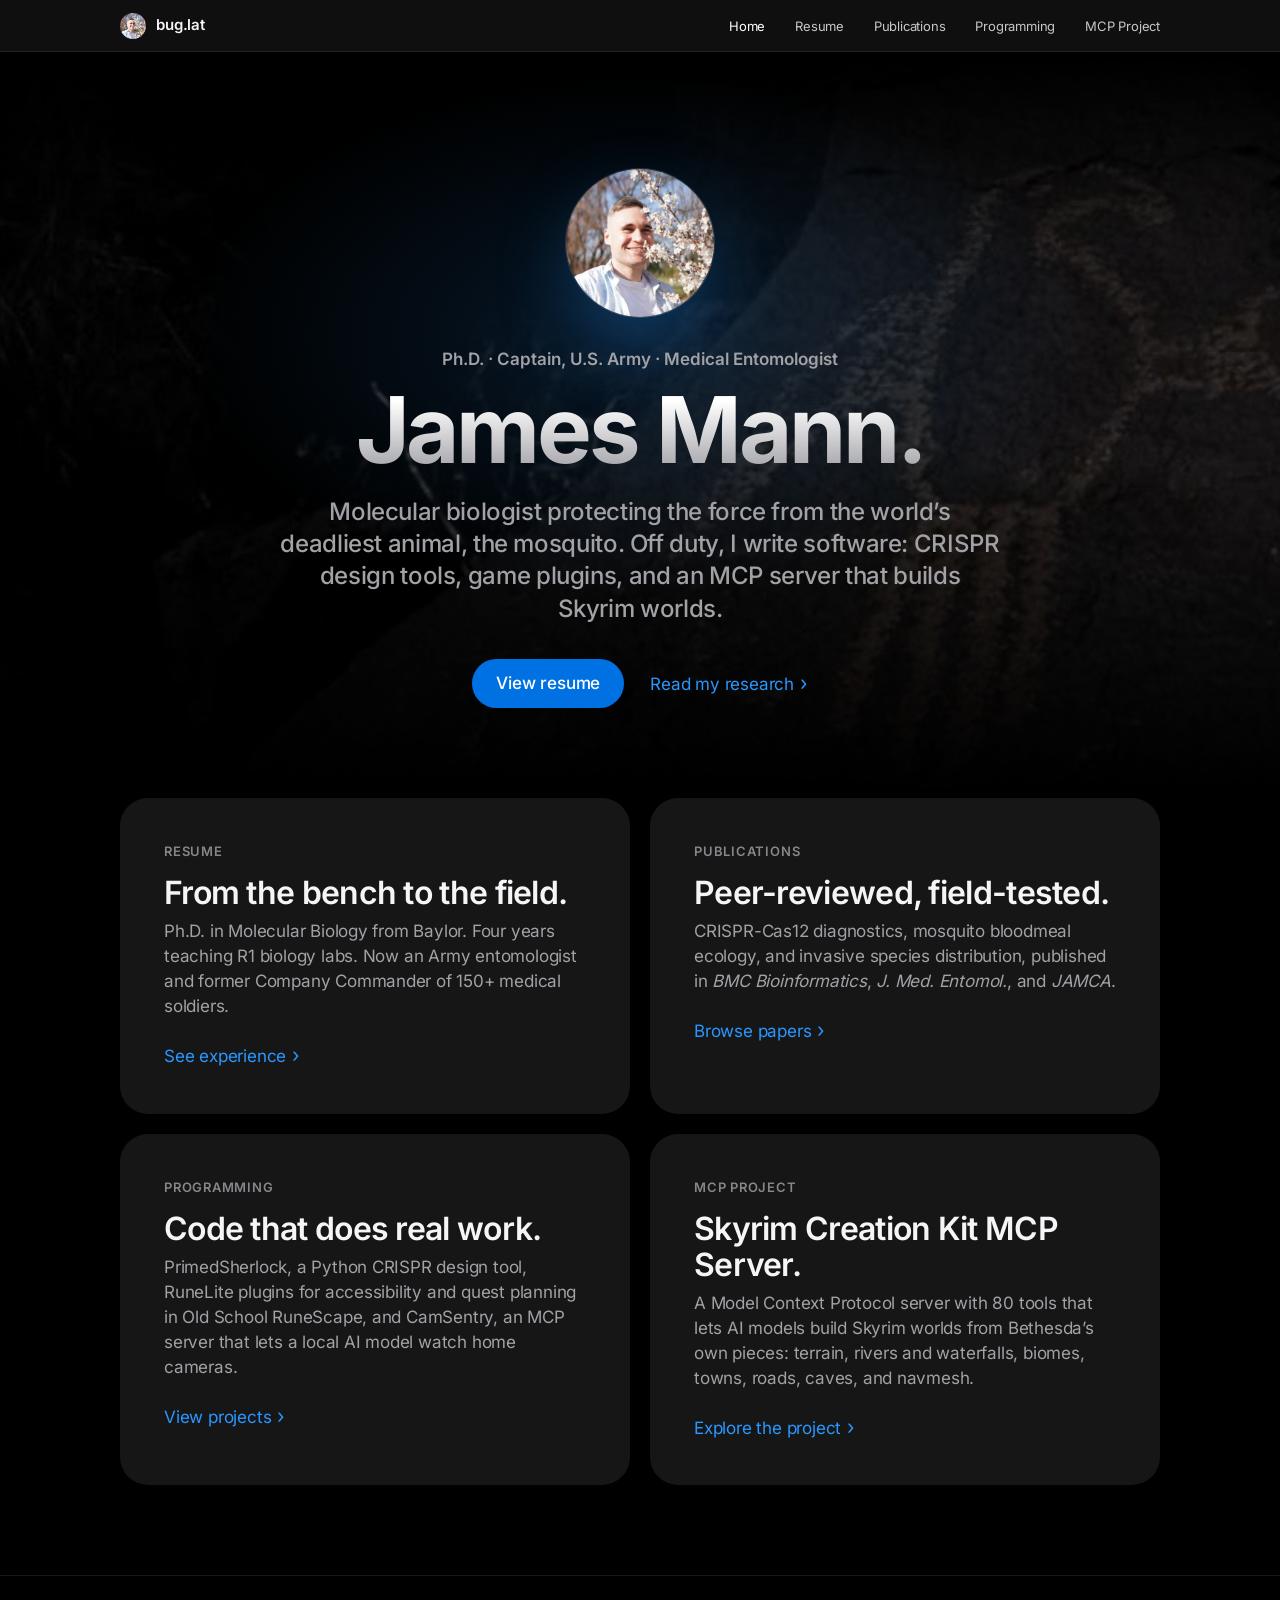
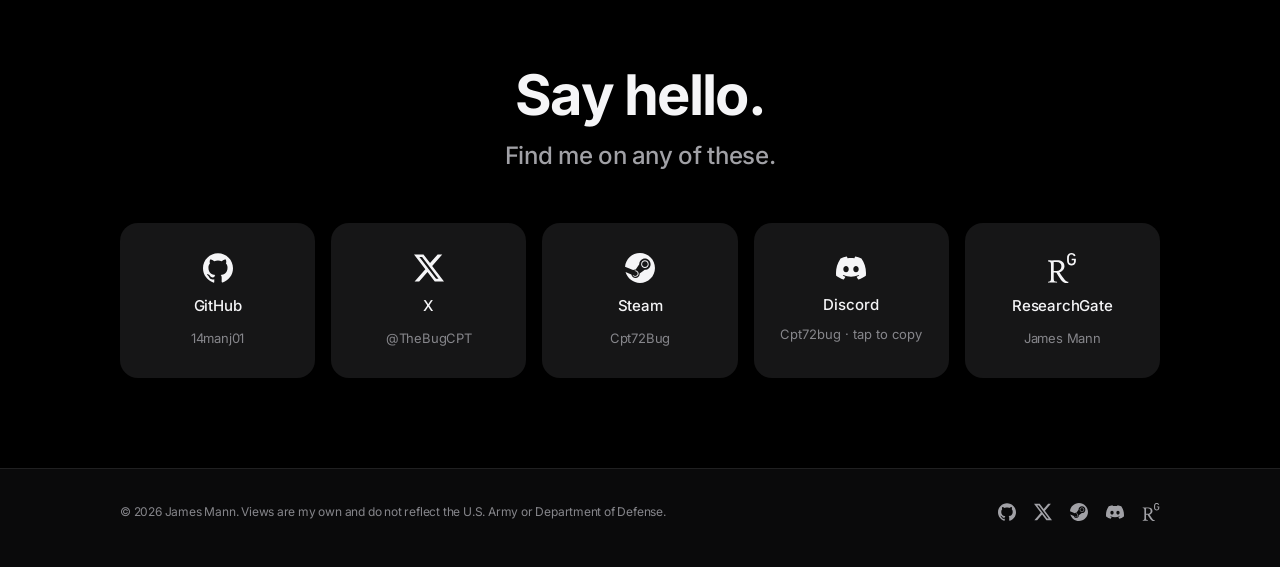
==== commit 3e316520: "Programming: add CamSentry MCP" ====
--- a/index.html
+++ b/index.html
@@ -62,8 +62,8 @@
         "honorificSuffix": "Ph.D.",
         "url": "https://bug.lat/",
         "image": "https://bug.lat/assets/img/avatar.jpg",
-        "description": "Ph.D. molecular biologist and U.S. Army medical entomologist directing vector-borne disease surveillance; programmer and author of the PrimedSherlock CRISPR-Cas12 design tool.",
-        "jobTitle": ["Army Entomologist", "Medical Entomologist"],
+        "description": "Ph.D. molecular biologist and U.S. Army medical entomologist serving as a Brigade Medical Operations Officer; programmer and author of the PrimedSherlock CRISPR-Cas12 design tool.",
+        "jobTitle": ["Army Entomologist", "Medical Entomologist", "Brigade Medical Operations Officer"],
         "worksFor": { "@type": "GovernmentOrganization", "name": "United States Army", "url": "https://www.army.mil/" },
         "alumniOf": [
           { "@type": "CollegeOrUniversity", "name": "Baylor University", "url": "https://www.baylor.edu/" },
@@ -164,7 +164,7 @@
           <a class="card span-3 reveal" href="programming.html">
             <p class="kicker">Programming</p>
             <h2 class="title">Code that does real work.</h2>
-            <p>PrimedSherlock, a Python CRISPR design tool, plus RuneLite plugins for accessibility and quest planning in Old School RuneScape.</p>
+            <p>PrimedSherlock, a Python CRISPR design tool, RuneLite plugins for accessibility and quest planning in Old School RuneScape, and CamSentry, an MCP server that lets a local AI model watch home cameras.</p>
             <span class="more">View projects</span>
           </a>
           <a class="card span-3 reveal d1" href="mcp.html">
